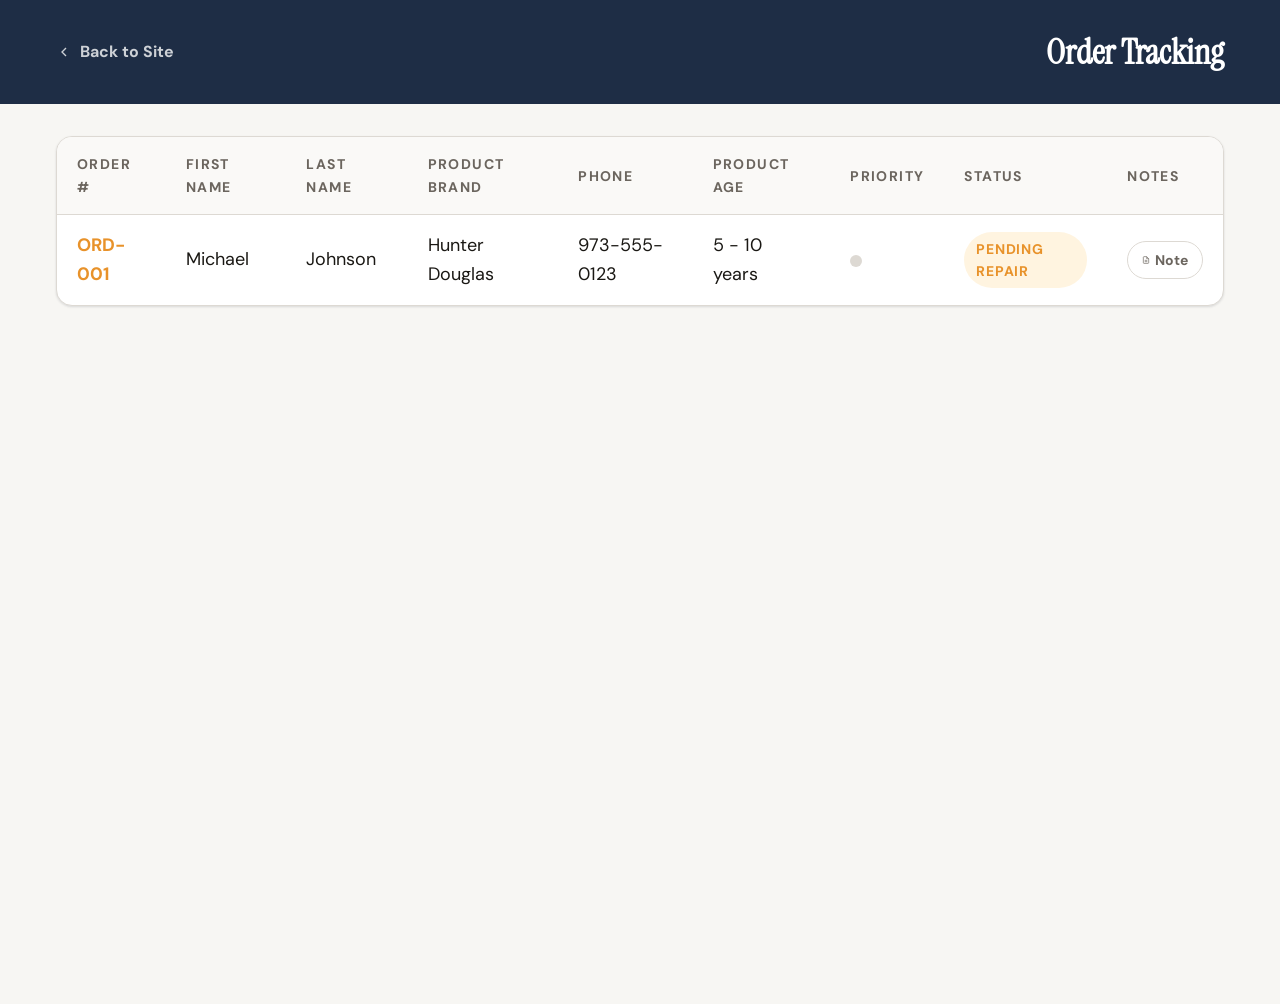
==== orders.html @ d536763a "added admin panel with order demo" ====
<!DOCTYPE html>
<html lang="en" data-theme="light">
<head>
  <meta charset="UTF-8" />
  <meta name="viewport" content="width=device-width, initial-scale=1.0" />
  <title>Orders | The Shade Doctor</title>
  <link rel="preconnect" href="https://fonts.googleapis.com">
  <link rel="preconnect" href="https://fonts.gstatic.com" crossorigin>
  <link href="https://api.fontshare.com/v2/css?f[]=cabinet-grotesk@400,500,700,800&display=swap" rel="stylesheet">
  <link href="https://fonts.googleapis.com/css2?family=Instrument+Serif:ital@0;1&family=DM+Sans:wght@300..700&display=swap" rel="stylesheet">
  <link rel="stylesheet" href="style.css">
</head>
<body>
  <!-- ============ ORDERS HEADER ============ -->
  <header class="orders-header">
    <div class="container">
      <a href="index.html" class="back-btn"><svg width="16" height="16" viewBox="0 0 24 24" fill="none" stroke="currentColor" stroke-width="2"><polyline points="15 18 9 12 15 6"/></svg> Back to Site</a>
      <h1>Order Tracking</h1>
    </div>
  </header>

  <!-- ============ ORDERS CONTENT ============ -->
  <main class="orders-page">
    <div class="orders-container">
      <div class="container">
        <div class="orders-table-wrap">
          <table class="orders-table">
            <thead>
              <tr>
                <th>Order #</th>
                <th>First Name</th>
                <th>Last Name</th>
                <th>Product Brand</th>
                <th>Phone</th>
                <th>Product Age</th>
                <th>Priority</th>
                <th>Status</th>
                <th>Notes</th>
              </tr>
            </thead>
            <tbody>
              <tr data-order-id="ORD-001">
                <td><span class="order-number">ORD-001</span></td>
                <td>Michael</td>
                <td>Johnson</td>
                <td>Hunter Douglas</td>
                <td>973-555-0123</td>
                <td>5 - 10 years</td>
                <td><span class="priority-dot none"></span></td>
                <td><span class="status-badge pending">Pending Repair</span></td>
                <td><button class="note-btn" data-note="The lift cord snapped when trying to raise the shade. The mechanism seems intact but the cord needs full replacement. Customer mentioned it's been like this for 2 weeks."><svg width="14" height="14" viewBox="0 0 24 24" fill="none" stroke="currentColor" stroke-width="2"><path d="M14 2H6a2 2 0 0 0-2 2v16a2 2 0 0 0 2 2h12a2 2 0 0 0 2-2V8z"/><polyline points="14 2 14 8 20 8"/><line x1="16" y1="13" x2="8" y2="13"/><line x1="16" y1="17" x2="8" y2="17"/></svg> Note</button></td>
              </tr>
            </tbody>
          </table>
        </div>

        <!-- Order Actions Panel -->
        <div class="order-actions" id="order-actions">
          <h3>Update Order: <span id="selected-order-num">ORD-001</span></h3>
          <div class="action-row">
            <div class="action-group">
              <label>Priority</label>
              <div class="priority-options">
                <button class="priority-btn" data-priority="none">None</button>
                <button class="priority-btn" data-priority="green">Low</button>
                <button class="priority-btn" data-priority="yellow">Medium</button>
                <button class="priority-btn" data-priority="red">High</button>
              </div>
            </div>
            <div class="action-group">
              <label>Status</label>
              <div class="status-options">
                <button class="status-btn" data-status="pending">Pending Repair</button>
                <button class="status-btn" data-status="repairing">Currently Repairing</button>
                <button class="status-btn" data-status="repaired">Repaired</button>
              </div>
            </div>
          </div>
        </div>
      </div>
    </div>
  </main>

  <!-- ============ NOTE MODAL ============ -->
  <div class="modal-overlay notes-modal" id="note-modal">
    <div class="modal-content">
      <button class="modal-close" id="note-modal-close" aria-label="Close modal"><svg width="20" height="20" viewBox="0 0 24 24" fill="none" stroke="currentColor" stroke-width="2"><line x1="18" y1="6" x2="6" y2="18"/><line x1="6" y1="6" x2="18" y2="18"/></svg></button>
      <h3>Order Notes</h3>
      <p style="color: var(--color-text-muted); font-size: var(--text-sm); margin-bottom: 1rem;">Customer description:</p>
      <div class="order-note" id="note-content"></div>
    </div>
  </div>

  <script>
    (function() {
      const rows = document.querySelectorAll('.orders-table tbody tr');
      const actionsPanel = document.getElementById('order-actions');
      const selectedOrderNum = document.getElementById('selected-order-num');
      const priorityBtns = document.querySelectorAll('.priority-btn');
      const statusBtns = document.querySelectorAll('.status-btn');
      const noteModal = document.getElementById('note-modal');
      const noteContent = document.getElementById('note-content');
      const noteModalClose = document.getElementById('note-modal-close');
      let currentRow = null;

      // Row click handler
      rows.forEach(row => {
        row.addEventListener('click', () => {
          rows.forEach(r => r.classList.remove('selected'));
          row.classList.add('selected');
          currentRow = row;
          const orderNum = row.querySelector('.order-number').textContent;
          selectedOrderNum.textContent = orderNum;
          actionsPanel.classList.add('visible');

          // Reset buttons based on current row state
          const currentPriority = row.querySelector('.priority-dot').classList.contains('green') ? 'green' :
                                  row.querySelector('.priority-dot').classList.contains('yellow') ? 'yellow' :
                                  row.querySelector('.priority-dot').classList.contains('red') ? 'red' : 'none';
          const currentStatus = row.querySelector('.status-badge').classList.contains('repaired') ? 'repaired' :
                                row.querySelector('.status-badge').classList.contains('repairing') ? 'repairing' : 'pending';

          priorityBtns.forEach(btn => {
            btn.classList.remove('active');
            if (btn.dataset.priority === currentPriority) btn.classList.add('active', currentPriority);
          });

          statusBtns.forEach(btn => {
            btn.classList.remove('active');
            if (btn.dataset.status === currentStatus) btn.classList.add('active');
          });
        });
      });

      // Priority buttons
      priorityBtns.forEach(btn => {
        btn.addEventListener('click', () => {
          if (!currentRow) return;
          priorityBtns.forEach(b => b.classList.remove('active', 'green', 'yellow', 'red'));
          btn.classList.add('active', btn.dataset.priority);
          const dot = currentRow.querySelector('.priority-dot');
          dot.className = 'priority-dot ' + (btn.dataset.priority === 'none' ? '' : btn.dataset.priority);
        });
      });

      // Status buttons
      statusBtns.forEach(btn => {
        btn.addEventListener('click', () => {
          if (!currentRow) return;
          statusBtns.forEach(b => b.classList.remove('active'));
          btn.classList.add('active');
          const badge = currentRow.querySelector('.status-badge');
          badge.className = 'status-badge ' + btn.dataset.status;
          badge.textContent = btn.dataset.status === 'pending' ? 'Pending Repair' :
                              btn.dataset.status === 'repairing' ? 'Currently Repairing' : 'Repaired';
        });
      });

      // Note buttons
      document.querySelectorAll('.note-btn').forEach(btn => {
        btn.addEventListener('click', (e) => {
          e.stopPropagation();
          const note = btn.dataset.note;
          noteContent.textContent = note;
          noteModal.classList.add('open');
        });
      });

      noteModalClose && noteModalClose.addEventListener('click', () => {
        noteModal.classList.remove('open');
      });

      noteModal && noteModal.addEventListener('click', (e) => {
        if (e.target === noteModal) noteModal.classList.remove('open');
      });
    })();
  </script>
</body>
</html>
---- style.css ----
:root,
[data-theme="light"] {
	--text-xs: clamp(.75rem, .7rem + .25vw, .875rem);
	--text-sm: clamp(.875rem, .8rem + .35vw, 1rem);
	--text-base: clamp(1rem, .95rem + .25vw, 1.125rem);
	--text-lg: clamp(1.125rem, 1rem + .75vw, 1.5rem);
	--text-xl: clamp(1.5rem, 1.2rem + 1.25vw, 2.25rem);
	--text-2xl: clamp(2rem, 1.2rem + 2.5vw, 3.5rem);
	--space-1: .25rem;
	--space-2: .5rem;
	--space-3: .75rem;
	--space-4: 1rem;
	--space-5: 1.25rem;
	--space-6: 1.5rem;
	--space-8: 2rem;
	--space-10: 2.5rem;
	--space-12: 3rem;
	--space-16: 4rem;
	--space-20: 5rem;
	--color-bg: #f7f6f3;
	--color-surface: #ffffff;
	--color-surface-2: #faf9f7;
	--color-surface-offset: #f0ede8;
	--color-border: #ddd9d3;
	--color-divider: #e8e4de;
	--color-text: #1a1814;
	--color-text-muted: #6b655e;
	--color-text-faint: #aaa49c;
	--color-text-inverse: #fff;
	--color-primary: #1e2d45;
	--color-primary-hover: #16223a;
	--color-primary-active: #0e172a;
	--color-primary-light: #e8edf5;
	--color-accent: #e8922a;
	--color-accent-hover: #d47e18;
	--color-accent-light: #fff4e0;
	--color-secondary: #d94f2b;
	--color-secondary-hover: #c23f1e;
	--radius-sm: .375rem;
	--radius-md: .5rem;
	--radius-lg: .75rem;
	--radius-xl: 1rem;
	--radius-2xl: 1.5rem;
	--radius-full: 9999px;
	--shadow-sm: 0 1px 3px rgba(12, 23, 42, .08), 0 1px 2px rgba(12, 23, 42, .05);
	--shadow-md: 0 12px 30px rgba(12, 23, 42, .12);
	--font-display: 'Instrument Serif', Georgia, serif;
	--font-body: 'DM Sans', sans-serif;
	--font-ui: 'Cabinet Grotesk', 'DM Sans', sans-serif;
	--content: 1200px;
}

[data-theme="dark"] {
	--color-bg: #151515;
	--color-surface: #1e1e1e;
	--color-surface-2: #242424;
	--color-surface-offset: #1a1a1a;
	--color-border: #333;
	--color-divider: #2a2a2a;
	--color-text: #e8e6e0;
	--color-text-muted: #b8b4ae;
	--color-text-faint: #5a5854;
	--color-text-inverse: #fff;
	--color-primary: #1e2d45;
	--color-primary-hover: #2a3b58;
	--color-primary-active: #0e172a;
	--color-primary-light: #1e2a3a;
	--color-accent: #f0a040;
	--color-accent-hover: #d98c28;
	--color-accent-light: #2d1f08;
	--color-secondary: #e86040;
	--color-secondary-hover: #d04828;
	--shadow-sm: 0 1px 3px rgba(0, 0, 0, .3);
	--shadow-md: 0 12px 30px rgba(0, 0, 0, .45);
}

* {
	box-sizing: border-box;
	margin: 0;
	padding: 0
}

html {
	scroll-behavior: smooth
}

body {
	font-family: var(--font-body);
	font-size: var(--text-base);
	line-height: 1.6;
	background: var(--color-bg);
	color: var(--color-text)
}

img,
svg {
	display: block;
	max-width: 100%;
	height: auto
}

a {
	text-decoration: none;
	color: inherit
}

button,
input,
textarea,
select {
	font: inherit;
	color: inherit
}

.container {
	max-width: var(--content);
	margin: 0 auto;
	padding: 0 var(--space-4)
}

.sr-only {
	position: absolute;
	width: 1px;
	height: 1px;
	padding: 0;
	margin: -1px;
	overflow: hidden;
	clip: rect(0, 0, 0, 0);
	white-space: nowrap;
	border: 0
}

.reveal {
	opacity: 0;
	transform: translateY(20px);
	transition: opacity .6s ease, transform .6s ease
}

.reveal.revealed {
	opacity: 1;
	transform: none
}

.label {
	font-family: var(--font-ui);
	font-size: var(--text-xs);
	font-weight: 700;
	letter-spacing: .12em;
	text-transform: uppercase;
	color: var(--color-accent)
}

.section-header {
	max-width: 760px;
	margin: 0 auto var(--space-12);
	text-align: center
}

.section-header h2 {
	font-family: var(--font-display);
	font-size: var(--text-2xl);
	line-height: 1.05;
	margin: .35rem 0 .75rem
}

.section-sub {
	color: var(--color-text-muted)
}

/* ---------- SCROLL HINT ---------- */
.scroll-hint {
  display: flex;
  flex-direction: column;
  align-items: center;
  gap: 0.3rem;
  padding: 0.45rem 1.1rem 0.5rem;
  margin: 0.25rem auto 0;
  width: fit-content;
  background: rgba(30, 45, 69, 0.5);
  border: 1px solid rgba(255, 255, 255, 0.45);
  border-radius: 999px;
  color: rgba(255, 255, 255, 0.85);
  font-size: 0.75rem;
  font-weight: 500;
  letter-spacing: 0.08em;
  text-transform: uppercase;
  animation: scrollBounce 1.8s ease-in-out infinite;
  backdrop-filter: blur(6px);
  -webkit-backdrop-filter: blur(6px);
}

.scroll-arrows {
  display: flex;
  flex-direction: column;
  align-items: center;
  line-height: 0.6;
  gap: 0;
}

.scroll-arrows span {
  font-size: 1rem;
  opacity: 0.7;
  line-height: 1;
}
.scroll-arrows span:first-child { opacity: 0.4; }

@keyframes scrollBounce {
  0%, 100% { transform: translateY(0); }
  50%       { transform: translateY(5px); }
}

.btn {
	display: inline-flex;
	align-items: center;
	justify-content: center;
	min-height: 44px;
	padding: var(--space-3) var(--space-6);
	border-radius: var(--radius-full);
	font-family: var(--font-ui);
	font-size: var(--text-sm);
	font-weight: 700;
	transition: .2s ease;
	gap: .5rem
}

.btn-primary {
	background: var(--color-secondary);
	color: var(--color-text-inverse)
}

.btn-primary:hover {
	background: var(--color-secondary-hover)
}

.btn-secondary {
	border: 1.5px solid rgba(255, 255, 255, .35);
	color: var(--color-text-inverse);
	background: rgba(0, 0, 0, .1)
}

#services .btn-secondary,
#locations .btn-secondary,
#faq .btn-secondary {
	color: var(--color-accent);
	border-color: var(--color-accent);
	background: transparent
}

#header {
	position: sticky;
	top: 0;
	z-index: 50;
	background: var(--color-primary);
	box-shadow: var(--shadow-sm)
}

.header-inner {
	height: 76px;
	display: flex;
	align-items: center;
	justify-content: space-between;
	gap: var(--space-4);
    background-color: rgba(30, 45, 69, 0.5);
}

.site-logo {
	display: flex;
	align-items: center;
	gap: .8rem;
	min-width: 0
}

.logo-mark {
	height: 44px;
	width: auto;
	object-fit: contain
}

.logo-name {
	font-family: var(--font-ui);
	font-size: 1.25rem;
	font-weight: 800;
	color: var(--color-text-inverse);
	letter-spacing: .01em
}

.nav-desktop {
	display: flex;
	align-items: center;
	gap: 1.2rem;
	list-style: none
}

.nav-desktop a {
	color: rgba(255, 255, 255, .78);
	font-size: var(--text-sm);
	font-weight: 700
}

.nav-desktop a:hover,
.nav-desktop a.active {
	color: var(--color-accent)
}

.header-actions {
	display: flex;
	align-items: center;
	gap: .75rem
}

.theme-toggle,
.lock-toggle,
#menu-toggle {
	display: flex;
	align-items: center;
	justify-content: center;
	width: 44px;
	height: 44px;
	border: none;
	border-radius: 999px;
	background: transparent;
	color: var(--color-text-inverse);
	cursor: pointer
}

.lock-toggle:hover {
	background: rgba(255, 255, 255, .1)
}

#menu-toggle {
	display: none
}

#mobile-menu {
	display: none;
	background: var(--color-primary);
	padding: 0 var(--space-4) var(--space-6)
}

#mobile-menu.open {
	display: flex;
	flex-direction: column;
	gap: .2rem
}

#mobile-menu a {
	color: rgba(255, 255, 255, .86);
	padding: .9rem 0;
	border-bottom: 1px solid rgba(255, 255, 255, .08);
	font-weight: 700
}

#hero {
	background: transparent;
	color: var(--color-text-inverse);
	padding: 5rem 0 2rem;
}

.hero-inner {
  display: grid;
  grid-template-columns: 1.05fr .95fr;
  gap: clamp(2rem, 5vw, 5rem);
  align-items: center;

  background: rgba(30, 45, 69);
  border-radius: 20px;
  padding: 1.00rem;
}

.hero-eyebrow {
	display: inline-flex;
	align-items: center;
	gap: .5rem;
	background: rgba(232, 146, 42, .14);
	color: var(--color-accent);
	padding: .45rem .85rem;
	border-radius: 999px;
	margin-bottom: var(--space-5)
}

.hero-headline {
	font-family: var(--font-display);
	font-size: clamp(2.7rem, 7vw, 5.5rem);
	line-height: .95;
	max-width: 12ch
}

.hero-headline em {
	font-style: italic;
	color: var(--color-accent)
}

.hero-sub {
	margin-top: var(--space-5);
	max-width: 58ch;
	color: rgba(255, 255, 255, .78)
}

.hero-actions {
	display: flex;
	flex-wrap: wrap;
	gap: var(--space-3);
	margin-top: var(--space-6)
}

.hero-trust {
	display: grid;
	grid-template-columns: repeat(3, minmax(0, 1fr));
	gap: var(--space-4);
	margin-top: var(--space-8)
}

.hero-trust-item {
	display: flex;
	gap: .65rem;
	align-items: flex-start;
	color: rgba(255, 255, 255, .86);
	font-size: var(--text-sm)
}

.hero-trust-item svg {
	color: var(--color-accent);
	margin-top: .12rem;
	flex: 0 0 auto
}

.hero-image-wrap {
	position: relative;
	max-width: 560px;
	margin-left: auto
}

.hero-image-wrap>img {
	width: 100%;
	aspect-ratio: 4/5;
	object-fit: cover;
	border-radius: var(--radius-2xl);
	border: 1px solid rgba(255, 255, 255, .08);
	box-shadow: var(--shadow-md);
	background: var(--color-primary-light)
}

.hero-badge {
	position: absolute;
	left: -1rem;
	bottom: 1rem;
	display: flex;
	gap: .8rem;
	align-items: center;
	background: rgba(233, 172, 172, 0.08);
	backdrop-filter: blur(10px);
	padding: .9rem 1rem;
	border-radius: 1rem;
	border: 1px solid rgba(255, 255, 255, .12)
}

.hero-badge-icon {
	width: 42px;
	height: 42px;
	border-radius: .8rem;
	background: var(--color-accent-light);
	display: flex;
	align-items: center;
	justify-content: center;
	color: var(--color-accent)
}

.hero-badge-label {
	font-size: var(--text-xs);
	text-transform: uppercase;
	letter-spacing: .1em;
	color: rgba(255, 255, 255, .62);
	font-weight: 700
}

.hero-badge-value {
	font-weight: 700
}

section {
	padding: clamp(3.5rem, 8vw, 6rem) 0
}

#services {
	background: var(--color-surface)
}

#locations {
	background: var(--color-surface-offset)
}

#faq {
	background: var(--color-surface)
}

#contact {
	background: var(--color-primary);
	color: var(--color-text-inverse)
}

.services-grid,
.locations-grid {
	display: grid;
	grid-template-columns: repeat(2, minmax(0, 1fr));
	gap: var(--space-8)
}

.service-card,
.location-card {
	background: var(--color-surface-2);
	border: 1px solid var(--color-border);
	border-radius: var(--radius-2xl);
	overflow: hidden;
	box-shadow: var(--shadow-sm)
}

.service-img-wrap img {
	width: 100%;
	aspect-ratio: 16/9;
	object-fit: cover;
	background: var(--color-primary-light)
}

/* Cycling image fade animation */
#cycling-image-wrapper {
	position: relative;
	width: 100%;
	aspect-ratio: 16/9;
	overflow: hidden;
	border-radius: var(--radius-2xl);
	box-shadow: var(--shadow-sm);
}

.cycling-image {
	position: absolute;
	top: 0;
	left: 0;
	width: 100%;
	height: 100%;
	object-fit: cover;
	background: var(--color-primary-light);
	opacity: 1;
	transition: opacity 0.8s ease-in-out;
}

.cycling-image.fade-out {
	opacity: 0;
}

.service-body {
	padding: var(--space-6)
}

.service-body h3,
.location-card h3,
.faq-sidebar h2,
.contact-info h2 {
	font-family: var(--font-display);
	font-size: var(--text-xl);
	line-height: 1.05;
	margin-bottom: .65rem
}

.service-body p,
.location-note,
.faq-sidebar p,
.contact-info p {
	color: var(--color-text-muted)
}

.service-tags {
	display: flex;
	flex-wrap: wrap;
	gap: .55rem;
	margin-top: var(--space-5)
}

.service-tag {
	background: var(--color-accent-light);
	color: var(--color-accent);
	font-size: var(--text-xs);
	padding: .38rem .7rem;
	border-radius: 999px;
	font-weight: 700
}

.locations-grid {
	grid-template-columns: repeat(4, minmax(0, 1fr))
}

.location-card {
	padding: var(--space-6);
	display: flex;
	flex-direction: column;
	gap: .65rem
}

.location-card.featured {
	border: 2px solid var(--color-accent);
	background: linear-gradient(180deg, rgba(232, 146, 42, .04), transparent 100%), var(--color-surface)
}

.location-badge {
	display: inline-flex;
	align-self: flex-start;
	padding: .3rem .7rem;
	border-radius: 999px;
	background: var(--color-primary);
	color: var(--color-text-inverse);
	font-size: var(--text-xs);
	font-weight: 700;
	text-transform: uppercase;
	letter-spacing: .1em
}

.location-addr {
	font-weight: 700
}

.location-link {
	margin-top: auto;
	color: var(--color-accent);
	font-weight: 700;
	display: inline-flex;
	align-items: center;
	gap: .35rem
}

.faq-inner {
	display: grid;
	grid-template-columns: 360px 1fr;
	gap: var(--space-10)
}

.faq-list {
	display: grid;
	gap: var(--space-3)
}

.faq-item {
	background: var(--color-surface-2);
	border: 1px solid var(--color-border);
	border-radius: 1.1rem;
	overflow: hidden
}

.faq-question {
	width: 100%;
	display: flex;
	align-items: center;
	justify-content: space-between;
	gap: 1rem;
	background: none;
	border: none;
	cursor: pointer;
	padding: 1.1rem 1.2rem;
	text-align: left;
	font-weight: 700
}

.faq-answer {
	max-height: 0;
	opacity: 0;
	overflow: hidden;
	transition: max-height .3s ease, opacity .3s ease
}

.faq-answer p {
	padding: 0 1.2rem 1.2rem;
	color: var(--color-text-muted)
}

.faq-item.open .faq-icon {
	transform: rotate(180deg)
}

.faq-icon {
	transition: transform .2s ease
}

.contact-inner {
	display: grid;
	grid-template-columns: .9fr 1.1fr;
	gap: var(--space-10);
	align-items: start
}

.contact-info .label {
	color: var(--color-accent)
}

.contact-info p {
	color: rgba(255, 255, 255, .75)
}

.contact-details {
	display: grid;
	gap: 1rem;
	margin-top: var(--space-6)
}

.contact-item {
	display: flex;
	gap: .85rem;
	align-items: flex-start;
	padding: 1rem 1.05rem;
	background: rgba(255, 255, 255, .06);
	border: 1px solid rgba(255, 255, 255, .08);
	border-radius: 1rem
}

.contact-item svg {
	color: var(--color-accent);
	flex: 0 0 auto;
	margin-top: .1rem
}

.contact-item-label {
	font-size: var(--text-xs);
	font-weight: 700;
	text-transform: uppercase;
	letter-spacing: .1em;
	color: rgba(255, 255, 255, .6)
}

.contact-item-value {
	font-weight: 700;
	color: var(--color-text-inverse)
}

.contact-form-wrap {
	background: var(--color-surface);
	color: var(--color-text);
	border-radius: 1.5rem;
	padding: clamp(1.25rem, 3vw, 2rem);
	box-shadow: var(--shadow-md)
}

.contact-form h3 {
	font-family: var(--font-display);
	font-size: var(--text-xl);
	margin-bottom: 1rem
}

.form-group {
	display: grid;
	gap: .45rem;
	margin-bottom: 1rem
}

.form-group label {
	font-size: var(--text-sm);
	font-weight: 700
}

.form-group input,
.form-group select,
.form-group textarea {
	width: 100%;
	padding: .9rem 1rem;
	border-radius: .9rem;
	border: 1px solid var(--color-border);
	background: var(--color-surface-2);
	color: var(--color-text)
}

.form-group input::placeholder,
.form-group textarea::placeholder {
	color: var(--color-text-muted)
}

[data-theme="dark"] .form-group input,
[data-theme="dark"] .form-group select,
[data-theme="dark"] .form-group textarea {
	color: #ffffff
}

.form-group input:focus,
.form-group select:focus,
.form-group textarea:focus {
	outline: 2px solid rgba(232, 146, 42, .25);
	border-color: var(--color-accent)
}

footer {
	background: #09111a;
	color: var(--color-text-inverse);
	padding: 3rem 0 1.2rem
}

.footer-inner {
	display: grid;
	grid-template-columns: 1fr 1.4fr;
	gap: var(--space-10)
}

.footer-nav {
	display: grid;
	grid-template-columns: repeat(3, 1fr);
	gap: var(--space-8)
}

.footer-col h4 {
	font-size: var(--text-sm);
	margin-bottom: .7rem;
	color: rgba(255, 255, 255, .62);
	text-transform: uppercase;
	letter-spacing: .1em
}

.footer-col ul {
	list-style: none;
	display: grid;
	gap: .5rem
}

.footer-col a {
	color: rgba(255, 255, 255, .82)
}

.footer-bottom {
	margin-top: var(--space-8);
	padding-top: var(--space-4);
	border-top: 1px solid rgba(255, 255, 255, .08);
	color: rgba(255, 255, 255, .55);
	font-size: var(--text-sm)
}

.placeholder {
	display: flex;
	flex-direction: column;
	align-items: center;
	justify-content: center;
	text-align: center;
	background: #1e2d45;
	border: 2px dashed rgba(232, 146, 42, .4);
	color: #fff;
	gap: .6rem
}

.placeholder small {
	color: rgba(255, 255, 255, .45)
}

.placeholder strong {
	color: var(--color-accent);
	font-size: var(--text-xs);
	letter-spacing: .1em;
	text-transform: uppercase
}

@media (max-width: 1050px) {
	.locations-grid {
		grid-template-columns: repeat(2, minmax(0, 1fr))
	}

	.faq-inner,
	.contact-inner,
	.hero-inner,
	.footer-inner {
		grid-template-columns: 1fr
	}

	.hero-image-wrap {
		margin: 0 auto
	}

	.faq-sidebar {
		max-width: 640px
	}
}

@media (max-width: 820px) {

	.nav-desktop,
	.header-actions .btn {
		display: none
	}

	#menu-toggle {
		display: flex
	}

	.hero-trust {
		grid-template-columns: 1fr
	}

	.services-grid,
	.locations-grid,
	.footer-nav {
		grid-template-columns: 1fr
	}

	.hero-badge {
		position: static;
		margin-top: 1rem
	}

	.hero-headline {
		max-width: 10ch
	}
}

/* ---------- PASSWORD MODAL ---------- */
.modal-overlay {
	position: fixed;
	inset: 0;
	background: rgba(0, 0, 0, .6);
	backdrop-filter: blur(4px);
	display: flex;
	align-items: center;
	justify-content: center;
	z-index: 1000;
	opacity: 0;
	visibility: hidden;
	transition: opacity .25s ease, visibility .25s ease
}

.modal-overlay.open {
	opacity: 1;
	visibility: visible
}

.modal-content {
	background: var(--color-surface);
	border-radius: 1.25rem;
	padding: 2rem;
	width: 90%;
	max-width: 380px;
	position: relative;
	text-align: center;
	transform: scale(.95);
	transition: transform .25s ease
}

.modal-overlay.open .modal-content {
	transform: scale(1)
}

.modal-close {
	position: absolute;
	top: 1rem;
	right: 1rem;
	width: 36px;
	height: 36px;
	border: none;
	border-radius: 999px;
	background: var(--color-surface-2);
	color: var(--color-text-muted);
	cursor: pointer;
	display: flex;
	align-items: center;
	justify-content: center;
	transition: .2s ease
}

.modal-close:hover {
	background: var(--color-border);
	color: var(--color-text)
}

.modal-icon {
	width: 64px;
	height: 64px;
	border-radius: 50%;
	background: var(--color-accent-light);
	color: var(--color-accent);
	display: flex;
	align-items: center;
	justify-content: center;
	margin: 0 auto 1.25rem
}

.modal-content h3 {
	font-family: var(--font-display);
	font-size: var(--text-xl);
	margin-bottom: .5rem
}

.modal-content p {
	color: var(--color-text-muted);
	margin-bottom: 1.25rem
}

.modal-content input {
	width: 100%;
	padding: .9rem 1rem;
	border-radius: .9rem;
	border: 1px solid var(--color-border);
	background: var(--color-surface-2);
	font-size: var(--text-base);
	margin-bottom: 1rem;
	text-align: center
}

.modal-content input:focus {
	outline: 2px solid rgba(232, 146, 42, .25);
	border-color: var(--color-accent)
}

.password-error {
	color: var(--color-secondary);
	font-size: var(--text-sm);
	font-weight: 700;
	margin-top: .75rem;
	opacity: 0;
	transition: opacity .2s ease
}

.password-error.show {
	opacity: 1
}

/* ---------- ORDERS PAGE ---------- */
.orders-page {
	min-height: 100vh;
	background: var(--color-bg)
}

.orders-header {
	background: var(--color-primary);
	padding: 1.5rem 0
}

.orders-header .container {
	display: flex;
	align-items: center;
	justify-content: space-between
}

.orders-header h1 {
	font-family: var(--font-display);
	font-size: var(--text-xl);
	color: var(--color-text-inverse);
	margin: 0
}

.back-btn {
	display: flex;
	align-items: center;
	gap: .5rem;
	color: rgba(255, 255, 255, .78);
	font-weight: 700;
	font-size: var(--text-sm);
	transition: color .2s ease
}

.back-btn:hover {
	color: var(--color-accent)
}

.orders-container {
	padding: 2rem var(--space-4)
}

.orders-table-wrap {
	background: var(--color-surface);
	border: 1px solid var(--color-border);
	border-radius: var(--radius-xl);
	overflow: hidden;
	box-shadow: var(--shadow-sm)
}

.orders-table {
	width: 100%;
	border-collapse: collapse
}

.orders-table th {
	background: var(--color-surface-2);
	padding: 1rem 1.25rem;
	text-align: left;
	font-family: var(--font-ui);
	font-size: var(--text-xs);
	font-weight: 700;
	text-transform: uppercase;
	letter-spacing: .1em;
	color: var(--color-text-muted);
	border-bottom: 1px solid var(--color-border)
}

.orders-table td {
	padding: 1rem 1.25rem;
	border-bottom: 1px solid var(--color-divider);
	vertical-align: middle
}

.orders-table tr:last-child td {
	border-bottom: none
}

.orders-table tr {
	cursor: pointer;
	transition: background .2s ease
}

.orders-table tbody tr:hover {
	background: var(--color-surface-2)
}

.orders-table tbody tr.selected {
	background: var(--color-primary-light)
}

.order-number {
	font-family: var(--font-ui);
	font-weight: 700;
	color: var(--color-accent)
}

.note-btn {
	display: inline-flex;
	align-items: center;
	gap: .35rem;
	padding: .45rem .85rem;
	border: 1px solid var(--color-border);
	border-radius: 999px;
	background: transparent;
	font-size: var(--text-xs);
	font-weight: 700;
	color: var(--color-text-muted);
	cursor: pointer;
	transition: .2s ease
}

.note-btn:hover {
	border-color: var(--color-accent);
	color: var(--color-accent)
}

/* Priority dots */
.priority-dot {
	display: inline-block;
	width: 12px;
	height: 12px;
	border-radius: 50%;
	margin-right: .5rem;
	vertical-align: middle
}

.priority-dot.none {
	background: var(--color-border)
}

.priority-dot.green {
	background: #22c55e
}

.priority-dot.yellow {
	background: #eab308
}

.priority-dot.red {
	background: #ef4444
}

/* Status badge */
.status-badge {
	display: inline-block;
	padding: .35rem .75rem;
	border-radius: 999px;
	font-size: var(--text-xs);
	font-weight: 700;
	text-transform: uppercase;
	letter-spacing: .05em
}

.status-badge.pending {
	background: var(--color-accent-light);
	color: var(--color-accent)
}

.status-badge.repairing {
	background: #dbeafe;
	color: #2563eb
}

.status-badge.repaired {
	background: #dcfce7;
	color: #16a34a
}

/* Order actions panel */
.order-actions {
	margin-top: 1.5rem;
	background: var(--color-surface);
	border: 1px solid var(--color-border);
	border-radius: var(--radius-xl);
	padding: 1.5rem;
	display: none
}

.order-actions.visible {
	display: block
}

.order-actions h3 {
	font-family: var(--font-display);
	font-size: var(--text-lg);
	margin-bottom: 1.25rem
}

.action-row {
	display: flex;
	flex-wrap: wrap;
	gap: 1.5rem;
	margin-bottom: 1rem
}

.action-group {
	display: flex;
	flex-direction: column;
	gap: .5rem
}

.action-group label {
	font-size: var(--text-xs);
	font-weight: 700;
	text-transform: uppercase;
	letter-spacing: .1em;
	color: var(--color-text-muted)
}

.priority-options,
.status-options {
	display: flex;
	gap: .5rem
}

.priority-btn,
.status-btn {
	padding: .5rem 1rem;
	border: 1px solid var(--color-border);
	border-radius: .5rem;
	background: var(--color-surface-2);
	font-size: var(--text-sm);
	font-weight: 600;
	cursor: pointer;
	transition: .2s ease
}

.priority-btn:hover,
.status-btn:hover {
	border-color: var(--color-accent)
}

.priority-btn.active.green,
.priority-btn.active.green:hover {
	background: #22c55e;
	border-color: #22c55e;
	color: #fff
}

.priority-btn.active.yellow,
.priority-btn.active.yellow:hover {
	background: #eab308;
	border-color: #eab308;
	color: #fff
}

.priority-btn.active.red,
.priority-btn.active.red:hover {
	background: #ef4444;
	border-color: #ef4444;
	color: #fff
}

.status-btn.active {
	background: var(--color-primary);
	border-color: var(--color-primary);
	color: var(--color-text-inverse)
}

/* Notes modal */
.notes-modal .modal-content {
	text-align: left
}

.notes-modal .modal-content h3 {
	margin-bottom: .5rem
}

.notes-modal .order-note {
	background: var(--color-surface-2);
	border: 1px solid var(--color-border);
	border-radius: .75rem;
	padding: 1rem;
	color: var(--color-text-muted);
	line-height: 1.6
}
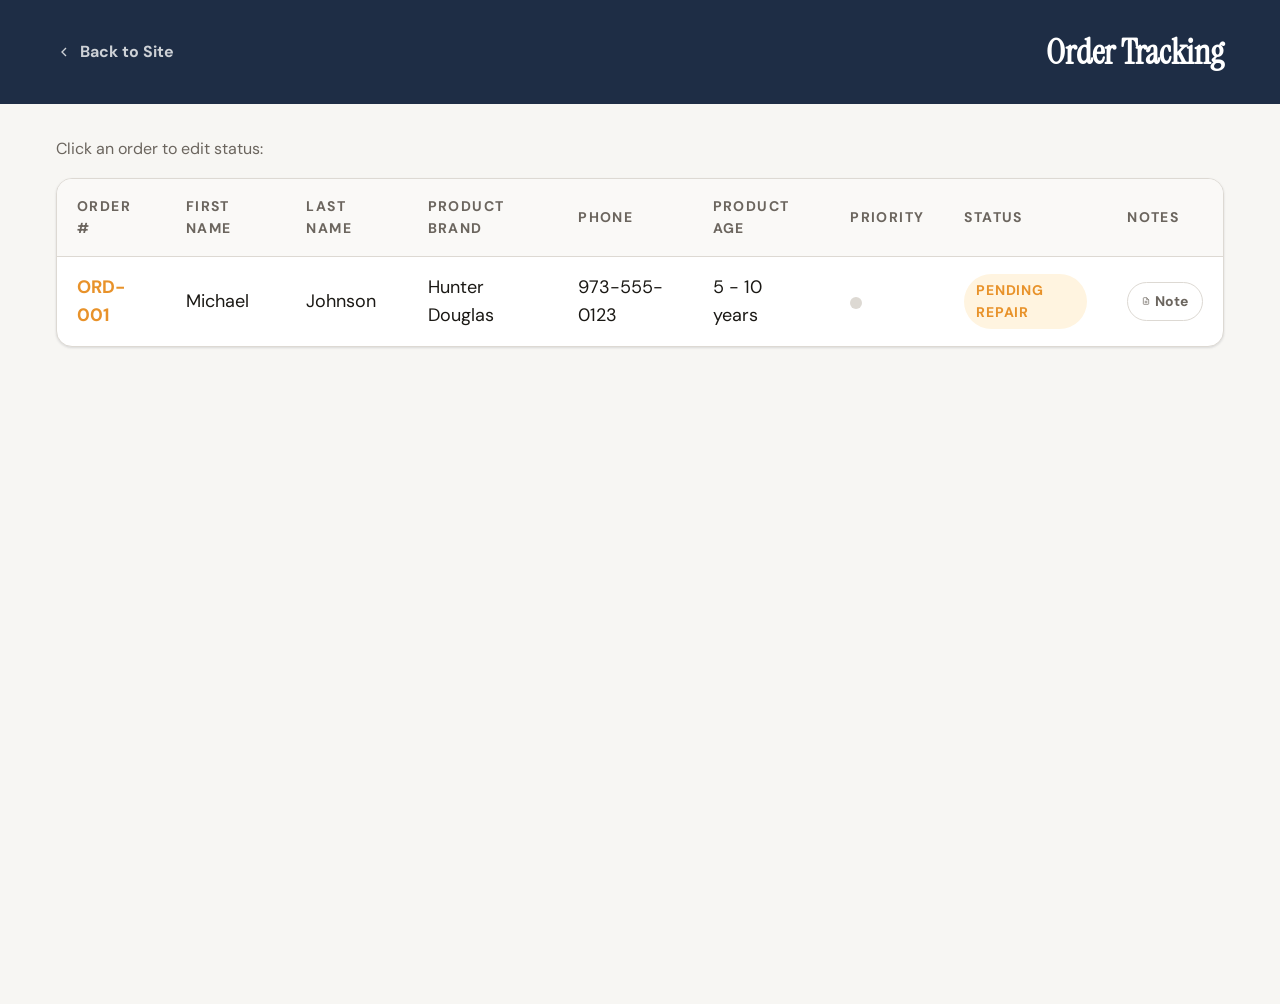
==== commit 90fa2928: "add status instruction text to orders page" ====
--- a/orders.html
+++ b/orders.html
@@ -9,6 +9,7 @@
   <link href="https://api.fontshare.com/v2/css?f[]=cabinet-grotesk@400,500,700,800&display=swap" rel="stylesheet">
   <link href="https://fonts.googleapis.com/css2?family=Instrument+Serif:ital@0;1&family=DM+Sans:wght@300..700&display=swap" rel="stylesheet">
   <link rel="stylesheet" href="style.css">
+  <script src="orders-script.js" defer></script>
 </head>
 <body>
   <!-- ============ ORDERS HEADER ============ -->
@@ -23,6 +24,7 @@
   <main class="orders-page">
     <div class="orders-container">
       <div class="container">
+        <p style="margin-bottom: 1rem; color: var(--color-text-muted); font-size: var(--text-sm);">Click an order to edit status:</p>
         <div class="orders-table-wrap">
           <table class="orders-table">
             <thead>
@@ -90,90 +92,5 @@
       <div class="order-note" id="note-content"></div>
     </div>
   </div>
-
-  <script>
-    (function() {
-      const rows = document.querySelectorAll('.orders-table tbody tr');
-      const actionsPanel = document.getElementById('order-actions');
-      const selectedOrderNum = document.getElementById('selected-order-num');
-      const priorityBtns = document.querySelectorAll('.priority-btn');
-      const statusBtns = document.querySelectorAll('.status-btn');
-      const noteModal = document.getElementById('note-modal');
-      const noteContent = document.getElementById('note-content');
-      const noteModalClose = document.getElementById('note-modal-close');
-      let currentRow = null;
-
-      // Row click handler
-      rows.forEach(row => {
-        row.addEventListener('click', () => {
-          rows.forEach(r => r.classList.remove('selected'));
-          row.classList.add('selected');
-          currentRow = row;
-          const orderNum = row.querySelector('.order-number').textContent;
-          selectedOrderNum.textContent = orderNum;
-          actionsPanel.classList.add('visible');
-
-          // Reset buttons based on current row state
-          const currentPriority = row.querySelector('.priority-dot').classList.contains('green') ? 'green' :
-                                  row.querySelector('.priority-dot').classList.contains('yellow') ? 'yellow' :
-                                  row.querySelector('.priority-dot').classList.contains('red') ? 'red' : 'none';
-          const currentStatus = row.querySelector('.status-badge').classList.contains('repaired') ? 'repaired' :
-                                row.querySelector('.status-badge').classList.contains('repairing') ? 'repairing' : 'pending';
-
-          priorityBtns.forEach(btn => {
-            btn.classList.remove('active');
-            if (btn.dataset.priority === currentPriority) btn.classList.add('active', currentPriority);
-          });
-
-          statusBtns.forEach(btn => {
-            btn.classList.remove('active');
-            if (btn.dataset.status === currentStatus) btn.classList.add('active');
-          });
-        });
-      });
-
-      // Priority buttons
-      priorityBtns.forEach(btn => {
-        btn.addEventListener('click', () => {
-          if (!currentRow) return;
-          priorityBtns.forEach(b => b.classList.remove('active', 'green', 'yellow', 'red'));
-          btn.classList.add('active', btn.dataset.priority);
-          const dot = currentRow.querySelector('.priority-dot');
-          dot.className = 'priority-dot ' + (btn.dataset.priority === 'none' ? '' : btn.dataset.priority);
-        });
-      });
-
-      // Status buttons
-      statusBtns.forEach(btn => {
-        btn.addEventListener('click', () => {
-          if (!currentRow) return;
-          statusBtns.forEach(b => b.classList.remove('active'));
-          btn.classList.add('active');
-          const badge = currentRow.querySelector('.status-badge');
-          badge.className = 'status-badge ' + btn.dataset.status;
-          badge.textContent = btn.dataset.status === 'pending' ? 'Pending Repair' :
-                              btn.dataset.status === 'repairing' ? 'Currently Repairing' : 'Repaired';
-        });
-      });
-
-      // Note buttons
-      document.querySelectorAll('.note-btn').forEach(btn => {
-        btn.addEventListener('click', (e) => {
-          e.stopPropagation();
-          const note = btn.dataset.note;
-          noteContent.textContent = note;
-          noteModal.classList.add('open');
-        });
-      });
-
-      noteModalClose && noteModalClose.addEventListener('click', () => {
-        noteModal.classList.remove('open');
-      });
-
-      noteModal && noteModal.addEventListener('click', (e) => {
-        if (e.target === noteModal) noteModal.classList.remove('open');
-      });
-    })();
-  </script>
 </body>
 </html>
--- a/style.css
+++ b/style.css
@@ -907,18 +907,14 @@
 	inset: 0;
 	background: rgba(0, 0, 0, .6);
 	backdrop-filter: blur(4px);
-	display: flex;
+	display: none;
 	align-items: center;
 	justify-content: center;
-	z-index: 1000;
-	opacity: 0;
-	visibility: hidden;
-	transition: opacity .25s ease, visibility .25s ease
+	z-index: 1000
 }
 
 .modal-overlay.open {
-	opacity: 1;
-	visibility: visible
+	display: flex
 }
 
 .modal-content {
@@ -1011,6 +1007,10 @@
 	opacity: 1
 }
 
+#password-submit {
+	width: 100%
+}
+
 /* ---------- ORDERS PAGE ---------- */
 .orders-page {
 	min-height: 100vh;
